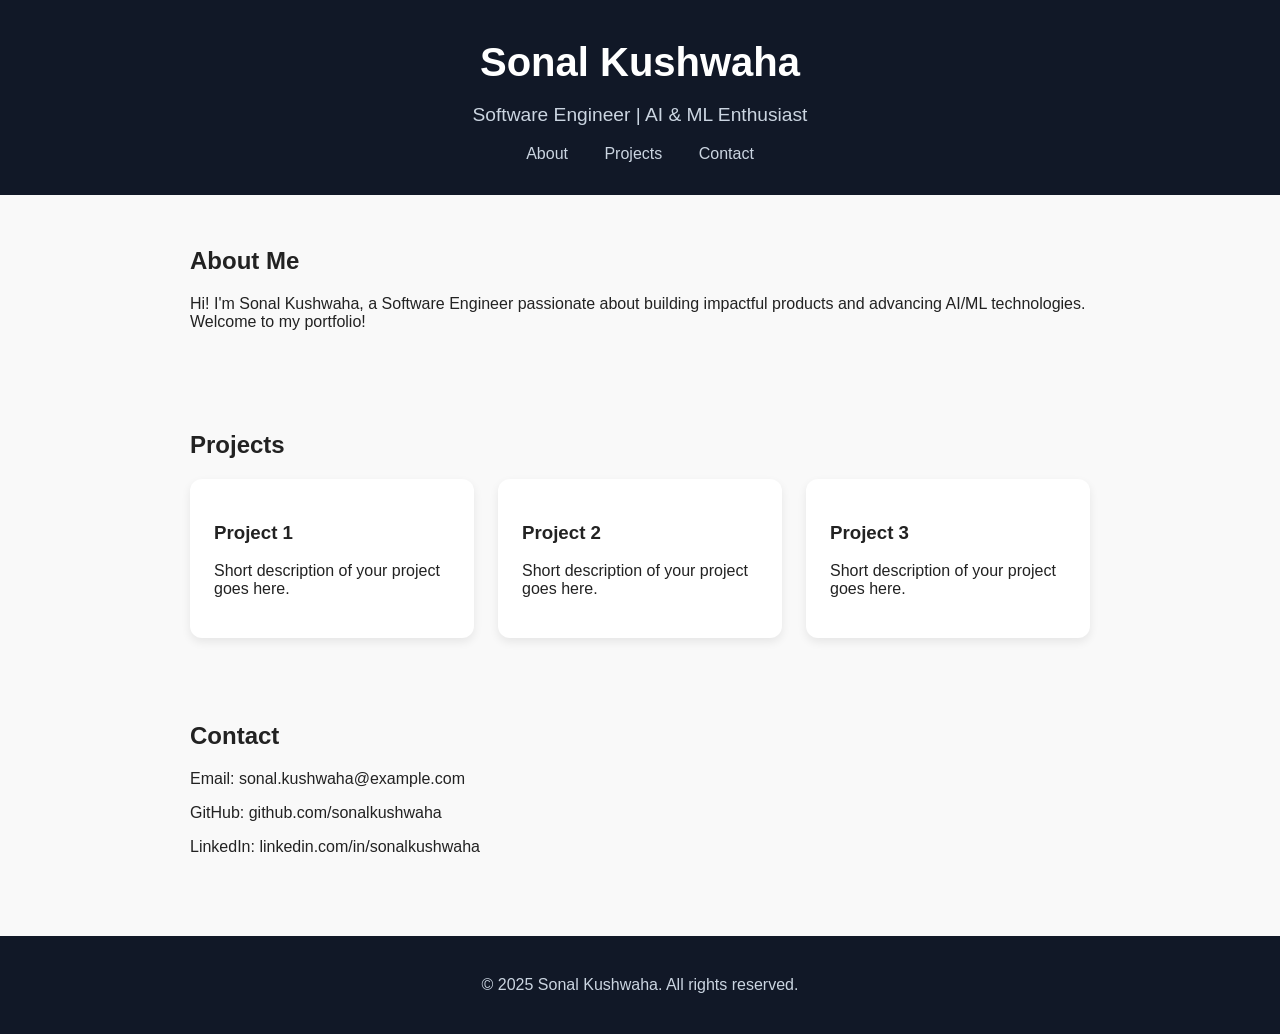
==== index.html @ 6d29dfa3 "Add files via upload" ====
<!DOCTYPE html>
<html lang="en">
<head>
    <meta charset="UTF-8" />
    <meta name="viewport" content="width=device-width, initial-scale=1.0" />
    <title>Sonal Kushwaha | Portfolio</title>
    <style>
        body {
            margin: 0;
            font-family: Arial, sans-serif;
            background: #f9f9f9;
            color: #222;
        }
        header {
            background: #111827;
            color: white;
            padding: 2rem;
            text-align: center;
        }
        nav a {
            margin: 0 1rem;
            color: #cbd5e1;
            text-decoration: none;
            font-weight: 500;
        }
        nav a:hover {
            color: white;
        }
        .section {
            max-width: 900px;
            margin: auto;
            padding: 2rem 1rem;
        }
        .projects {
            display: grid;
            grid-template-columns: repeat(auto-fit, minmax(250px, 1fr));
            gap: 1.5rem;
        }
        .card {
            background: white;
            padding: 1.5rem;
            border-radius: 12px;
            box-shadow: 0 4px 10px rgba(0,0,0,0.08);
        }
        footer {
            background: #111827;
            color: #cbd5e1;
            text-align: center;
            padding: 1.5rem;
            margin-top: 2rem;
        }
        .hero-title {
            font-size: 2.5rem;
            margin: 0.5rem 0 0;
        }
        .hero-subtitle {
            font-size: 1.2rem;
            color: #cbd5e1;
        }
    </style>
</head>
<body>
    <header>
        <h1 class="hero-title">Sonal Kushwaha</h1>
        <p class="hero-subtitle">Software Engineer | AI & ML Enthusiast</p>
        <nav>
            <a href="#about">About</a>
            <a href="#projects">Projects</a>
            <a href="#contact">Contact</a>
        </nav>
    </header>

    <section id="about" class="section">
        <h2>About Me</h2>
        <p>Hi! I'm Sonal Kushwaha, a Software Engineer passionate about building impactful products and advancing AI/ML technologies. Welcome to my portfolio!</p>
    </section>

    <section id="projects" class="section">
        <h2>Projects</h2>
        <div class="projects">
            <div class="card">
                <h3>Project 1</h3>
                <p>Short description of your project goes here.</p>
            </div>
            <div class="card">
                <h3>Project 2</h3>
                <p>Short description of your project goes here.</p>
            </div>
            <div class="card">
                <h3>Project 3</h3>
                <p>Short description of your project goes here.</p>
            </div>
        </div>
    </section>

    <section id="contact" class="section">
        <h2>Contact</h2>
        <p>Email: sonal.kushwaha@example.com</p>
        <p>GitHub: github.com/sonalkushwaha</p>
        <p>LinkedIn: linkedin.com/in/sonalkushwaha</p>
    </section>

    <footer>
        <p>&copy; 2025 Sonal Kushwaha. All rights reserved.</p>
    </footer>
</body>
</html>
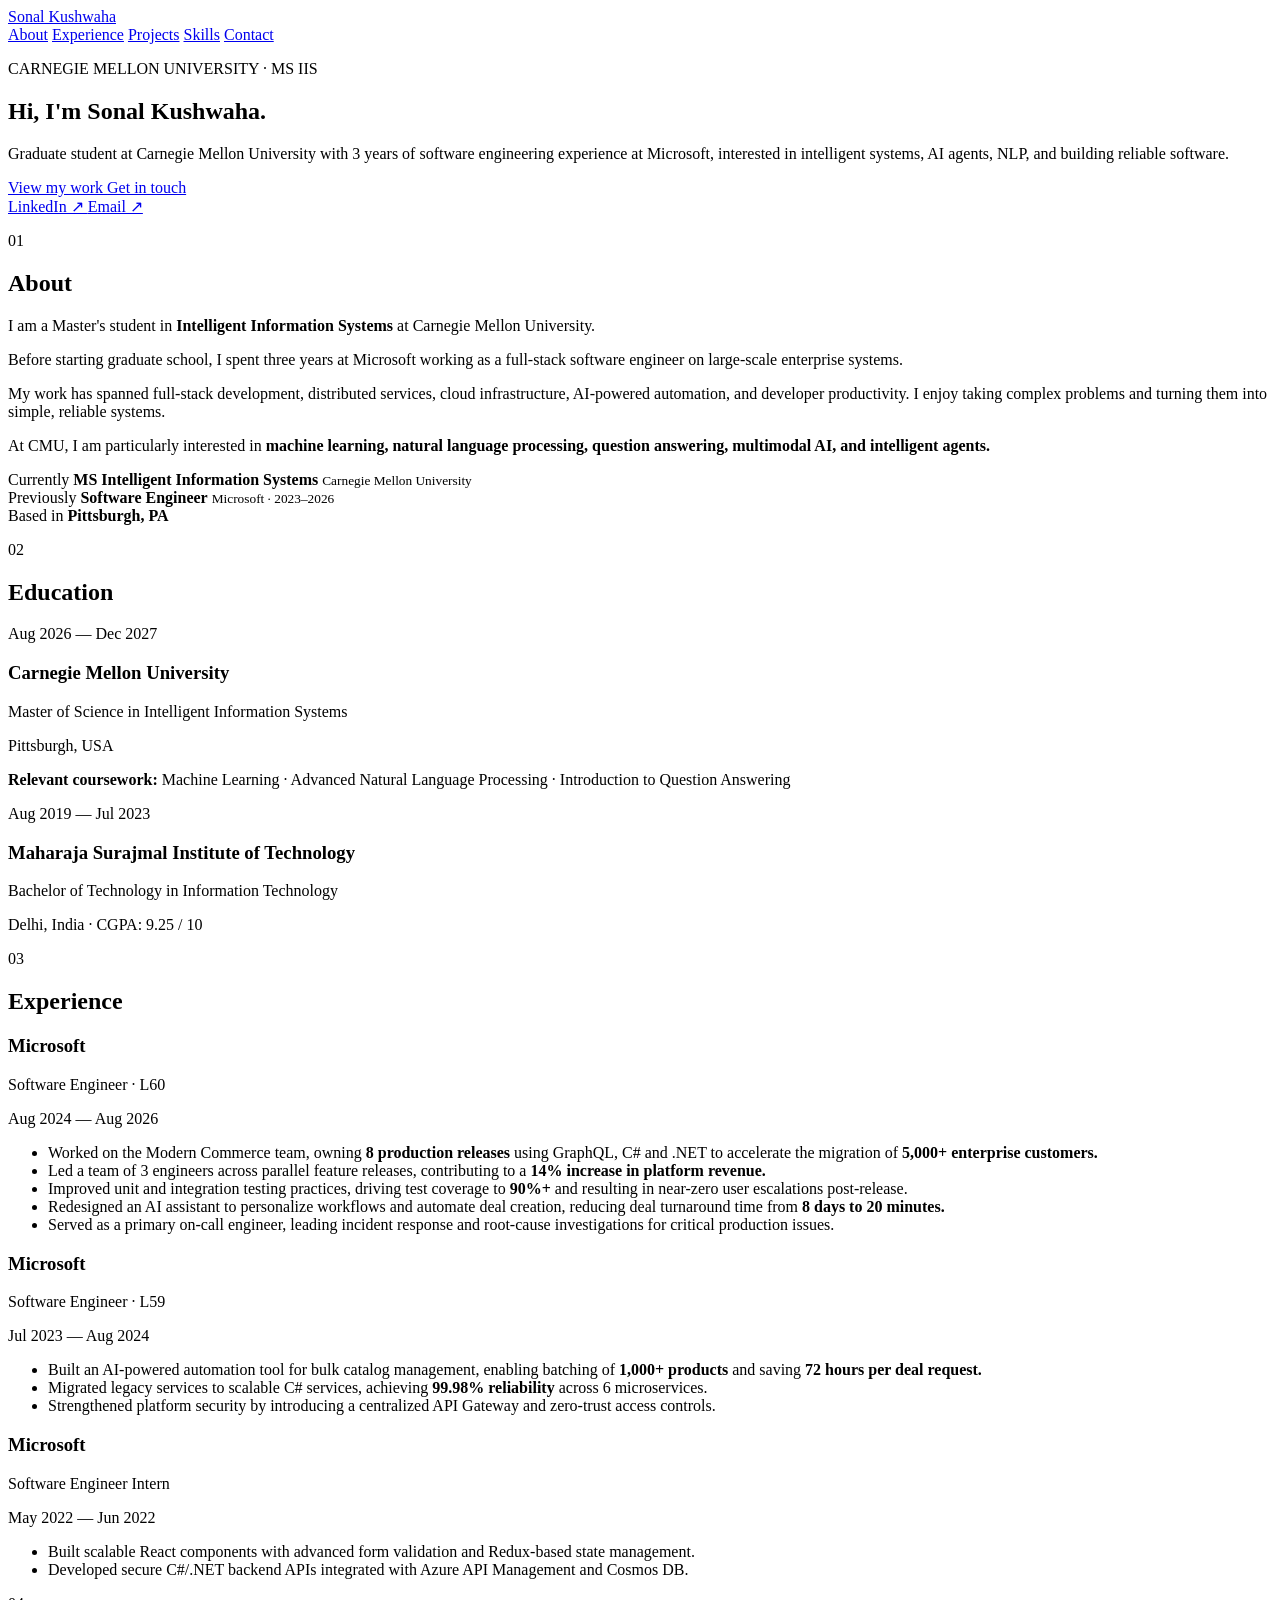
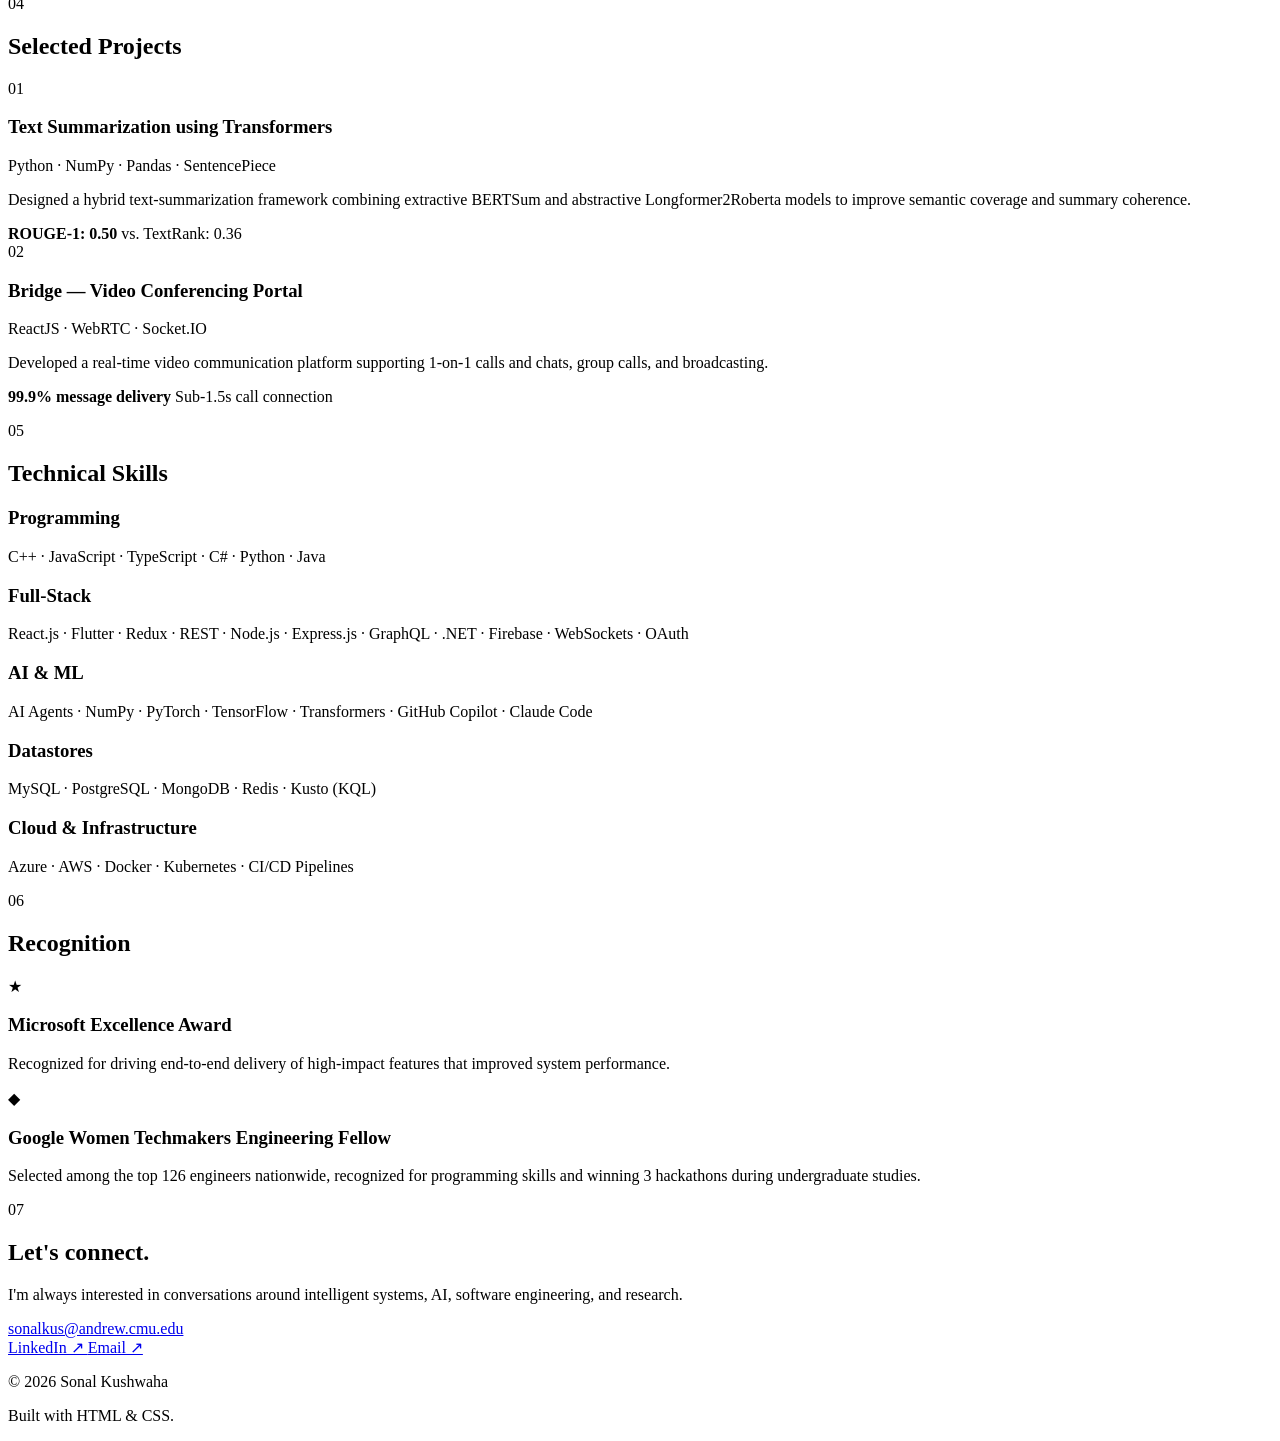
==== commit 8ef14f0c: "Update website Update website" ====
--- a/index.html
+++ b/index.html
@@ -1,107 +1,547 @@
 <!DOCTYPE html>
 <html lang="en">
 <head>
-    <meta charset="UTF-8" />
-    <meta name="viewport" content="width=device-width, initial-scale=1.0" />
-    <title>Sonal Kushwaha | Portfolio</title>
-    <style>
-        body {
-            margin: 0;
-            font-family: Arial, sans-serif;
-            background: #f9f9f9;
-            color: #222;
-        }
-        header {
-            background: #111827;
-            color: white;
-            padding: 2rem;
-            text-align: center;
-        }
-        nav a {
-            margin: 0 1rem;
-            color: #cbd5e1;
-            text-decoration: none;
-            font-weight: 500;
-        }
-        nav a:hover {
-            color: white;
-        }
-        .section {
-            max-width: 900px;
-            margin: auto;
-            padding: 2rem 1rem;
-        }
-        .projects {
-            display: grid;
-            grid-template-columns: repeat(auto-fit, minmax(250px, 1fr));
-            gap: 1.5rem;
-        }
-        .card {
-            background: white;
-            padding: 1.5rem;
-            border-radius: 12px;
-            box-shadow: 0 4px 10px rgba(0,0,0,0.08);
-        }
-        footer {
-            background: #111827;
-            color: #cbd5e1;
-            text-align: center;
-            padding: 1.5rem;
-            margin-top: 2rem;
-        }
-        .hero-title {
-            font-size: 2.5rem;
-            margin: 0.5rem 0 0;
-        }
-        .hero-subtitle {
-            font-size: 1.2rem;
-            color: #cbd5e1;
-        }
-    </style>
+    <meta charset="UTF-8">
+    <meta name="viewport" content="width=device-width, initial-scale=1.0">
+
+    <title>Sonal Kushwaha | Software Engineer & Graduate Student</title>
+
+    <meta
+        name="description"
+        content="Sonal Kushwaha — Master's student at Carnegie Mellon University and former Software Engineer at Microsoft."
+    >
+
+    <link rel="stylesheet" href="style.css">
 </head>
+
 <body>
-    <header>
-        <h1 class="hero-title">Sonal Kushwaha</h1>
-        <p class="hero-subtitle">Software Engineer | AI & ML Enthusiast</p>
-        <nav>
-            <a href="#about">About</a>
-            <a href="#projects">Projects</a>
-            <a href="#contact">Contact</a>
-        </nav>
+
+    <!-- Navigation -->
+    <header class="navbar">
+        <div class="nav-container">
+            <a href="#home" class="logo">Sonal Kushwaha</a>
+
+            <nav>
+                <a href="#about">About</a>
+                <a href="#experience">Experience</a>
+                <a href="#projects">Projects</a>
+                <a href="#skills">Skills</a>
+                <a href="#contact">Contact</a>
+            </nav>
+        </div>
     </header>
 
-    <section id="about" class="section">
-        <h2>About Me</h2>
-        <p>Hi! I'm Sonal Kushwaha, a Software Engineer passionate about building impactful products and advancing AI/ML technologies. Welcome to my portfolio!</p>
-    </section>
-
-    <section id="projects" class="section">
-        <h2>Projects</h2>
-        <div class="projects">
-            <div class="card">
-                <h3>Project 1</h3>
-                <p>Short description of your project goes here.</p>
-            </div>
-            <div class="card">
-                <h3>Project 2</h3>
-                <p>Short description of your project goes here.</p>
-            </div>
-            <div class="card">
-                <h3>Project 3</h3>
-                <p>Short description of your project goes here.</p>
-            </div>
-        </div>
-    </section>
-
-    <section id="contact" class="section">
-        <h2>Contact</h2>
-        <p>Email: sonal.kushwaha@example.com</p>
-        <p>GitHub: github.com/sonalkushwaha</p>
-        <p>LinkedIn: linkedin.com/in/sonalkushwaha</p>
-    </section>
-
+
+    <main>
+
+        <!-- Hero -->
+        <section id="home" class="hero">
+            <div class="hero-content">
+
+                <p class="eyebrow">CARNEGIE MELLON UNIVERSITY · MS IIS</p>
+
+                <h1>
+                    Hi, I'm <span>Sonal Kushwaha.</span>
+                </h1>
+
+                <p class="hero-description">
+                    Graduate student at Carnegie Mellon University with 3 years
+                    of software engineering experience at Microsoft, interested
+                    in intelligent systems, AI agents, NLP, and building
+                    reliable software.
+                </p>
+
+                <div class="hero-links">
+                    <a href="#projects" class="button primary">
+                        View my work
+                    </a>
+
+                    <a href="#contact" class="button secondary">
+                        Get in touch
+                    </a>
+                </div>
+
+                <div class="social-links">
+                    <a
+                        href="https://www.linkedin.com/"
+                        target="_blank"
+                        rel="noopener noreferrer"
+                    >
+                        LinkedIn ↗
+                    </a>
+
+                    <a href="mailto:sonalkus@andrew.cmu.edu">
+                        Email ↗
+                    </a>
+                </div>
+
+            </div>
+        </section>
+
+
+        <!-- About -->
+        <section id="about" class="section">
+            <div class="section-header">
+                <p class="section-number">01</p>
+                <h2>About</h2>
+            </div>
+
+            <div class="about-grid">
+
+                <div>
+                    <p class="large-text">
+                        I am a Master's student in
+                        <strong>Intelligent Information Systems</strong>
+                        at Carnegie Mellon University.
+                    </p>
+
+                    <p>
+                        Before starting graduate school, I spent three years
+                        at Microsoft working as a full-stack software engineer
+                        on large-scale enterprise systems.
+                    </p>
+
+                    <p>
+                        My work has spanned full-stack development, distributed
+                        services, cloud infrastructure, AI-powered automation,
+                        and developer productivity. I enjoy taking complex
+                        problems and turning them into simple, reliable
+                        systems.
+                    </p>
+
+                    <p>
+                        At CMU, I am particularly interested in
+                        <strong>machine learning, natural language processing,
+                        question answering, multimodal AI, and intelligent
+                        agents.</strong>
+                    </p>
+                </div>
+
+                <div class="about-details">
+
+                    <div class="detail">
+                        <span>Currently</span>
+                        <strong>MS Intelligent Information Systems</strong>
+                        <small>Carnegie Mellon University</small>
+                    </div>
+
+                    <div class="detail">
+                        <span>Previously</span>
+                        <strong>Software Engineer</strong>
+                        <small>Microsoft · 2023–2026</small>
+                    </div>
+
+                    <div class="detail">
+                        <span>Based in</span>
+                        <strong>Pittsburgh, PA</strong>
+                    </div>
+
+                </div>
+
+            </div>
+        </section>
+
+
+        <!-- Education -->
+        <section id="education" class="section section-light">
+
+            <div class="section-header">
+                <p class="section-number">02</p>
+                <h2>Education</h2>
+            </div>
+
+            <div class="education-item">
+
+                <div class="education-date">
+                    Aug 2026 — Dec 2027
+                </div>
+
+                <div>
+                    <h3>Carnegie Mellon University</h3>
+
+                    <p class="degree">
+                        Master of Science in Intelligent Information Systems
+                    </p>
+
+                    <p>
+                        Pittsburgh, USA
+                    </p>
+
+                    <p class="coursework">
+                        <strong>Relevant coursework:</strong>
+                        Machine Learning · Advanced Natural Language Processing
+                        · Introduction to Question Answering
+                    </p>
+                </div>
+
+            </div>
+
+
+            <div class="education-item">
+
+                <div class="education-date">
+                    Aug 2019 — Jul 2023
+                </div>
+
+                <div>
+                    <h3>
+                        Maharaja Surajmal Institute of Technology
+                    </h3>
+
+                    <p class="degree">
+                        Bachelor of Technology in Information Technology
+                    </p>
+
+                    <p>
+                        Delhi, India · CGPA: 9.25 / 10
+                    </p>
+                </div>
+
+            </div>
+
+        </section>
+
+
+        <!-- Experience -->
+        <section id="experience" class="section">
+
+            <div class="section-header">
+                <p class="section-number">03</p>
+                <h2>Experience</h2>
+            </div>
+
+
+            <article class="experience-item">
+
+                <div class="experience-top">
+                    <div>
+                        <h3>Microsoft</h3>
+                        <p class="role">Software Engineer · L60</p>
+                    </div>
+
+                    <span class="date">
+                        Aug 2024 — Aug 2026
+                    </span>
+                </div>
+
+                <ul>
+                    <li>
+                        Worked on the Modern Commerce team, owning
+                        <strong>8 production releases</strong> using GraphQL,
+                        C# and .NET to accelerate the migration of
+                        <strong>5,000+ enterprise customers.</strong>
+                    </li>
+
+                    <li>
+                        Led a team of 3 engineers across parallel feature
+                        releases, contributing to a
+                        <strong>14% increase in platform revenue.</strong>
+                    </li>
+
+                    <li>
+                        Improved unit and integration testing practices,
+                        driving test coverage to <strong>90%+</strong>
+                        and resulting in near-zero user escalations post-release.
+                    </li>
+
+                    <li>
+                        Redesigned an AI assistant to personalize workflows
+                        and automate deal creation, reducing deal turnaround
+                        time from <strong>8 days to 20 minutes.</strong>
+                    </li>
+
+                    <li>
+                        Served as a primary on-call engineer, leading incident
+                        response and root-cause investigations for critical
+                        production issues.
+                    </li>
+                </ul>
+
+            </article>
+
+
+            <article class="experience-item">
+
+                <div class="experience-top">
+                    <div>
+                        <h3>Microsoft</h3>
+                        <p class="role">Software Engineer · L59</p>
+                    </div>
+
+                    <span class="date">
+                        Jul 2023 — Aug 2024
+                    </span>
+                </div>
+
+                <ul>
+                    <li>
+                        Built an AI-powered automation tool for bulk catalog
+                        management, enabling batching of
+                        <strong>1,000+ products</strong> and saving
+                        <strong>72 hours per deal request.</strong>
+                    </li>
+
+                    <li>
+                        Migrated legacy services to scalable C# services,
+                        achieving <strong>99.98% reliability</strong>
+                        across 6 microservices.
+                    </li>
+
+                    <li>
+                        Strengthened platform security by introducing a
+                        centralized API Gateway and zero-trust access controls.
+                    </li>
+                </ul>
+
+            </article>
+
+
+            <article class="experience-item">
+
+                <div class="experience-top">
+                    <div>
+                        <h3>Microsoft</h3>
+                        <p class="role">Software Engineer Intern</p>
+                    </div>
+
+                    <span class="date">
+                        May 2022 — Jun 2022
+                    </span>
+                </div>
+
+                <ul>
+                    <li>
+                        Built scalable React components with advanced form
+                        validation and Redux-based state management.
+                    </li>
+
+                    <li>
+                        Developed secure C#/.NET backend APIs integrated with
+                        Azure API Management and Cosmos DB.
+                    </li>
+                </ul>
+
+            </article>
+
+        </section>
+
+
+        <!-- Projects -->
+        <section id="projects" class="section section-light">
+
+            <div class="section-header">
+                <p class="section-number">04</p>
+                <h2>Selected Projects</h2>
+            </div>
+
+
+            <div class="projects-grid">
+
+                <article class="project-card">
+
+                    <div class="project-number">01</div>
+
+                    <h3>
+                        Text Summarization using Transformers
+                    </h3>
+
+                    <p class="project-stack">
+                        Python · NumPy · Pandas · SentencePiece
+                    </p>
+
+                    <p>
+                        Designed a hybrid text-summarization framework
+                        combining extractive BERTSum and abstractive
+                        Longformer2Roberta models to improve semantic coverage
+                        and summary coherence.
+                    </p>
+
+                    <div class="project-result">
+                        <strong>ROUGE-1: 0.50</strong>
+                        <span>vs. TextRank: 0.36</span>
+                    </div>
+
+                </article>
+
+
+                <article class="project-card">
+
+                    <div class="project-number">02</div>
+
+                    <h3>
+                        Bridge — Video Conferencing Portal
+                    </h3>
+
+                    <p class="project-stack">
+                        ReactJS · WebRTC · Socket.IO
+                    </p>
+
+                    <p>
+                        Developed a real-time video communication platform
+                        supporting 1-on-1 calls and chats, group calls,
+                        and broadcasting.
+                    </p>
+
+                    <div class="project-result">
+                        <strong>99.9% message delivery</strong>
+                        <span>Sub-1.5s call connection</span>
+                    </div>
+
+                </article>
+
+            </div>
+
+        </section>
+
+
+        <!-- Skills -->
+        <section id="skills" class="section">
+
+            <div class="section-header">
+                <p class="section-number">05</p>
+                <h2>Technical Skills</h2>
+            </div>
+
+
+            <div class="skills-grid">
+
+                <div class="skill-group">
+                    <h3>Programming</h3>
+                    <p>
+                        C++ · JavaScript · TypeScript · C# · Python · Java
+                    </p>
+                </div>
+
+                <div class="skill-group">
+                    <h3>Full-Stack</h3>
+                    <p>
+                        React.js · Flutter · Redux · REST · Node.js ·
+                        Express.js · GraphQL · .NET · Firebase · WebSockets · OAuth
+                    </p>
+                </div>
+
+                <div class="skill-group">
+                    <h3>AI & ML</h3>
+                    <p>
+                        AI Agents · NumPy · PyTorch · TensorFlow ·
+                        Transformers · GitHub Copilot · Claude Code
+                    </p>
+                </div>
+
+                <div class="skill-group">
+                    <h3>Datastores</h3>
+                    <p>
+                        MySQL · PostgreSQL · MongoDB · Redis · Kusto (KQL)
+                    </p>
+                </div>
+
+                <div class="skill-group">
+                    <h3>Cloud & Infrastructure</h3>
+                    <p>
+                        Azure · AWS · Docker · Kubernetes · CI/CD Pipelines
+                    </p>
+                </div>
+
+            </div>
+
+        </section>
+
+
+        <!-- Achievements -->
+        <section class="section section-light">
+
+            <div class="section-header">
+                <p class="section-number">06</p>
+                <h2>Recognition</h2>
+            </div>
+
+            <div class="recognition-grid">
+
+                <div class="recognition-card">
+                    <span class="recognition-icon">★</span>
+
+                    <h3>
+                        Microsoft Excellence Award
+                    </h3>
+
+                    <p>
+                        Recognized for driving end-to-end delivery of
+                        high-impact features that improved system performance.
+                    </p>
+                </div>
+
+
+                <div class="recognition-card">
+                    <span class="recognition-icon">◆</span>
+
+                    <h3>
+                        Google Women Techmakers Engineering Fellow
+                    </h3>
+
+                    <p>
+                        Selected among the top 126 engineers nationwide,
+                        recognized for programming skills and winning
+                        3 hackathons during undergraduate studies.
+                    </p>
+                </div>
+
+            </div>
+
+        </section>
+
+
+        <!-- Contact -->
+        <section id="contact" class="contact-section">
+
+            <p class="section-number">07</p>
+
+            <h2>
+                Let's connect.
+            </h2>
+
+            <p>
+                I'm always interested in conversations around intelligent
+                systems, AI, software engineering, and research.
+            </p>
+
+            <a
+                href="mailto:sonalkus@andrew.cmu.edu"
+                class="contact-email"
+            >
+                sonalkus@andrew.cmu.edu
+            </a>
+
+            <div class="contact-links">
+
+                <a
+                    href="https://www.linkedin.com/"
+                    target="_blank"
+                    rel="noopener noreferrer"
+                >
+                    LinkedIn ↗
+                </a>
+
+                <a href="mailto:sonalkus@andrew.cmu.edu">
+                    Email ↗
+                </a>
+
+            </div>
+
+        </section>
+
+    </main>
+
+
+    <!-- Footer -->
     <footer>
-        <p>&copy; 2025 Sonal Kushwaha. All rights reserved.</p>
+        <p>
+            © 2026 Sonal Kushwaha
+        </p>
+
+        <p>
+            Built with HTML & CSS.
+        </p>
     </footer>
+
 </body>
 </html>
